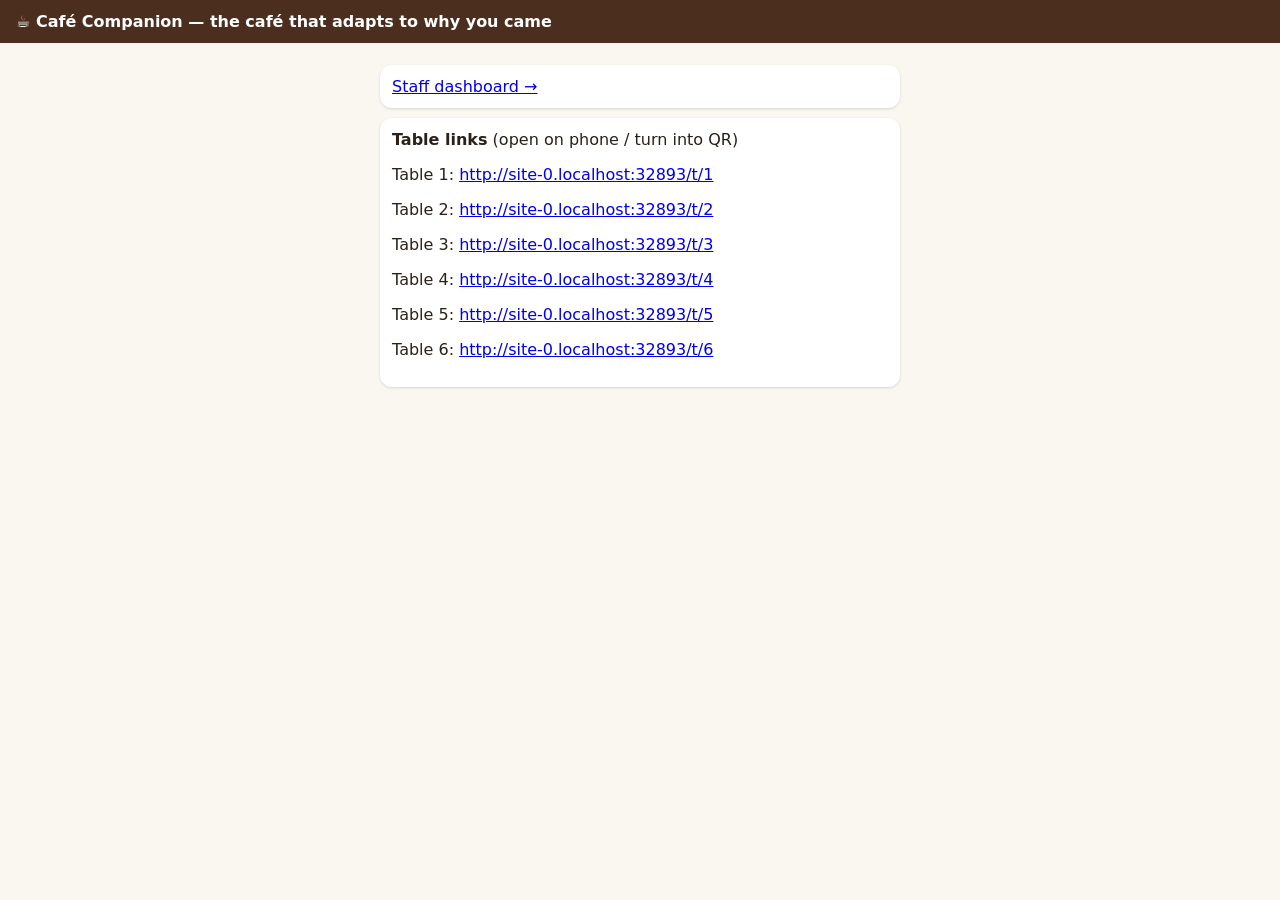
==== static/index.html @ 145c0e0d "Café Companion MVP Co-Authored-By: Claude Sonnet 5.5 <noreply@anthropic.com>" ====
<!doctype html><meta name=viewport content="width=device-width,initial-scale=1"><link rel=stylesheet href=/static/style.css>
<header>☕ Café Companion — the café that adapts to why you came</header>
<main><div class=card><a href=/staff>Staff dashboard →</a></div>
<div class=card><b>Table links</b> (open on phone / turn into QR)<div id=l></div></div></main>
<script>for(let i=1;i<=6;i++){const u=location.origin+'/t/'+i;l.innerHTML+=`<p>Table ${i}: <a href="/t/${i}">${u}</a></p>`}</script>
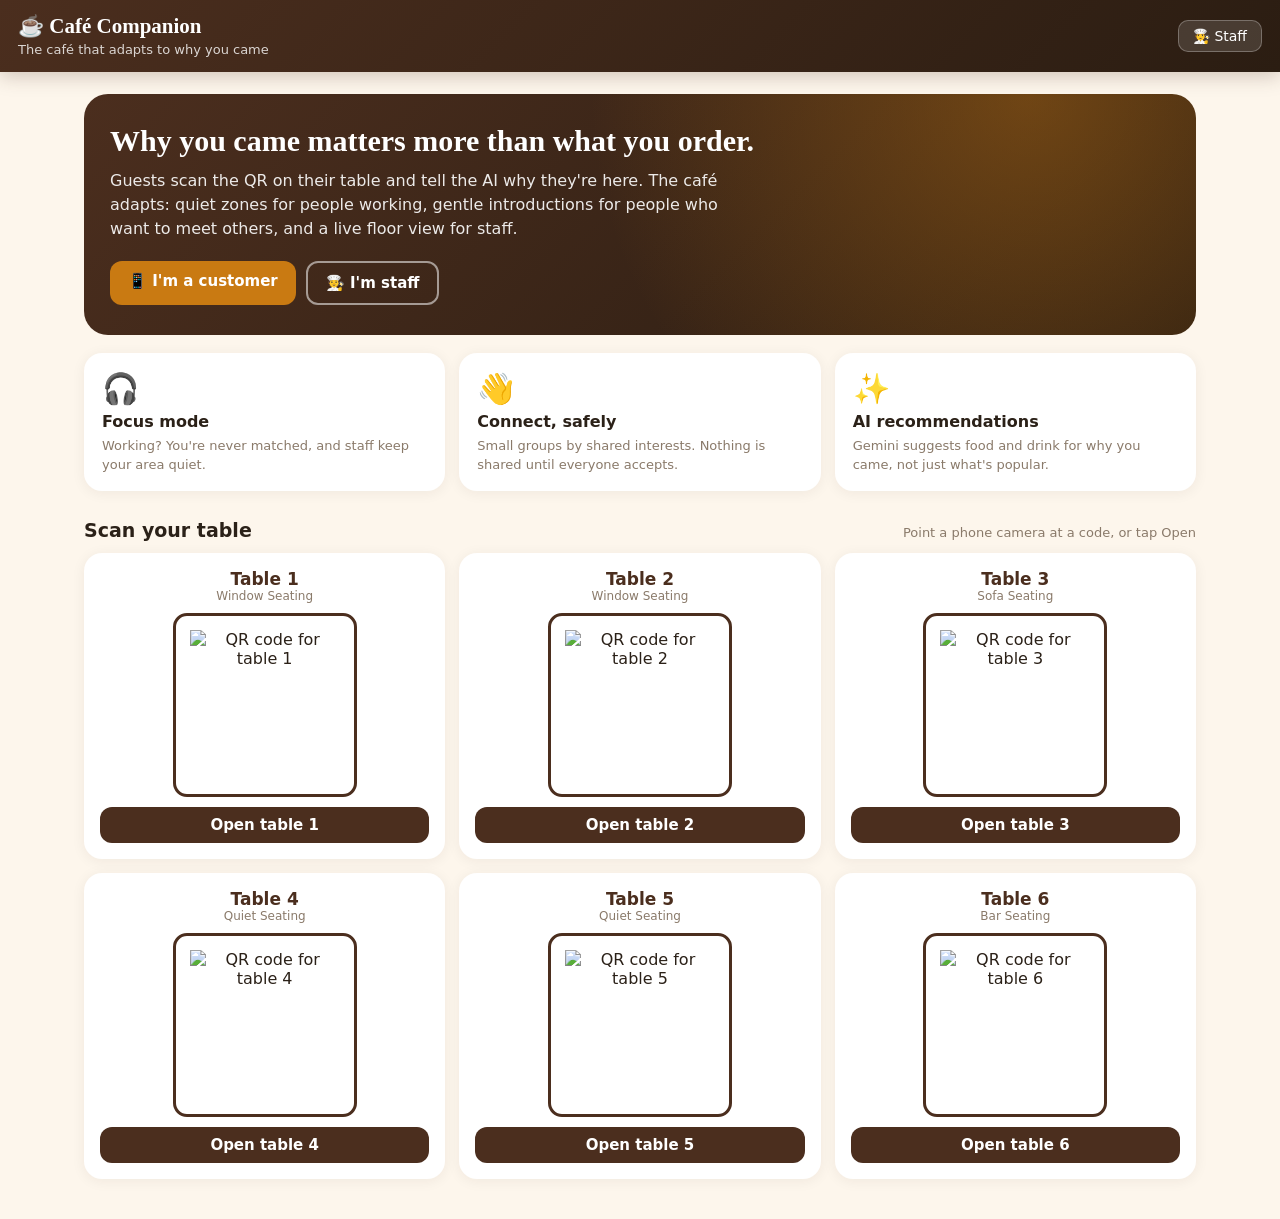
==== commit 4efed7cc: "Polished UI: cafe theme, real table QR codes, working text input, staff dashboard fixes" ====
--- a/static/index.html
+++ b/static/index.html
@@ -1,5 +1,24 @@
-<!doctype html><meta name=viewport content="width=device-width,initial-scale=1"><link rel=stylesheet href=/static/style.css>
-<header>☕ Café Companion — the café that adapts to why you came</header>
-<main><div class=card><a href=/staff>Staff dashboard →</a></div>
-<div class=card><b>Table links</b> (open on phone / turn into QR)<div id=l></div></div></main>
-<script>for(let i=1;i<=6;i++){const u=location.origin+'/t/'+i;l.innerHTML+=`<p>Table ${i}: <a href="/t/${i}">${u}</a></p>`}</script>
+<!doctype html><html lang=en><head><meta charset=utf-8><meta name=viewport content="width=device-width,initial-scale=1">
+<title>Café Companion</title><link rel=stylesheet href=/static/style.css></head><body>
+<header><div><h1>☕ Café Companion</h1><small>The café that adapts to why you came</small></div><a href="/staff">🧑‍🍳 Staff</a></header>
+<main class=wide>
+ <section class=hero>
+  <h2>Why you came matters more than what you order.</h2>
+  <p>Guests scan the QR on their table and tell the AI why they're here. The café adapts: quiet zones for people working, gentle introductions for people who want to meet others, and a live floor view for staff.</p>
+  <div class=cta><a class="btn gold" href="#tables">📱 I'm a customer</a><a class="btn ghost" href="/staff">🧑‍🍳 I'm staff</a></div>
+ </section>
+ <div class=feats>
+  <div class=feat><span class=i>🎧</span><b>Focus mode</b><span class=muted>Working? You're never matched, and staff keep your area quiet.</span></div>
+  <div class=feat><span class=i>👋</span><b>Connect, safely</b><span class=muted>Small groups by shared interests. Nothing is shared until everyone accepts.</span></div>
+  <div class=feat><span class=i>✨</span><b>AI recommendations</b><span class=muted>Gemini suggests food and drink for why you came, not just what's popular.</span></div>
+ </div>
+ <div class=sec id=tables><h3>Scan your table</h3><span class=muted>Point a phone camera at a code, or tap Open</span></div>
+ <div class=qrs id=qrs></div>
+</main>
+<script>
+const Z={1:'window',2:'window',3:'sofa',4:'quiet',5:'quiet',6:'bar'};
+const g=document.getElementById('qrs');
+for(let i=1;i<=6;i++){const c=document.createElement('div');c.className='qr';
+ c.innerHTML=`<div class=tn>Table ${i}</div><div class=zone>${Z[i]} seating</div><div class=code><img alt="QR code for table ${i}" src="/qr/${i}.svg"></div><a class=btn href="/t/${i}">Open table ${i}</a>`;
+ g.appendChild(c)}
+</script></body></html>
